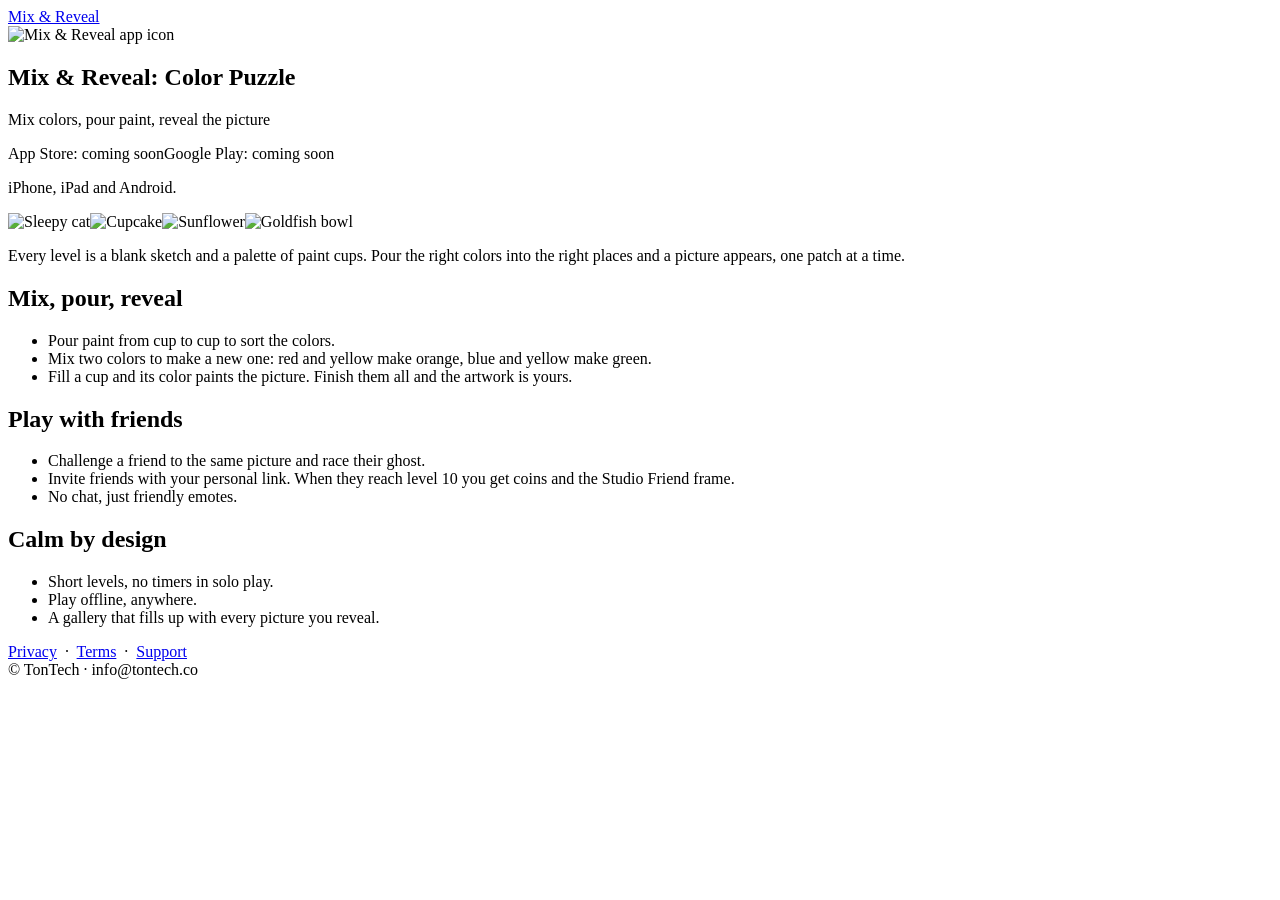
==== index.html @ d739c6e6 "feat: Mix & Reveal site with invite and challenge landing pages Landing, privacy, terms and support " ====
<!doctype html>
<html lang="en">
<head>
<meta charset="utf-8">
<meta name="viewport" content="width=device-width, initial-scale=1">
<title>Mix &amp; Reveal: Color Puzzle</title>
<meta name="description" content="Mix colors, pour paint and reveal the picture. A calm color puzzle with 300 hand-drawn pictures, a gallery to fill and friends to challenge.">
<meta name="theme-color" content="#E5484D">
<meta property="og:type" content="website"><meta property="og:site_name" content="Mix &amp; Reveal"><meta property="og:title" content="Mix &amp; Reveal: Color Puzzle"><meta property="og:description" content="Mix colors, pour paint and reveal the picture."><meta property="og:image" content="https://tontechco.github.io/mixreveal-site/assets/og.png"><meta property="og:image:width" content="1200"><meta property="og:image:height" content="630"><meta property="og:url" content="https://tontechco.github.io/mixreveal-site/"><meta name="twitter:card" content="summary_large_image"><meta name="twitter:title" content="Mix &amp; Reveal: Color Puzzle"><meta name="twitter:description" content="Mix colors, pour paint and reveal the picture."><meta name="twitter:image" content="https://tontechco.github.io/mixreveal-site/assets/og.png">
<link rel="icon" href="/mixreveal-site/assets/icon-512.png">
<link rel="apple-touch-icon" href="/mixreveal-site/assets/apple-touch-icon.png">
<link rel="preconnect" href="https://fonts.googleapis.com"><link rel="preconnect" href="https://fonts.gstatic.com" crossorigin><link href="https://fonts.googleapis.com/css2?family=Baloo+2:wght@600;700;800&family=Nunito+Sans:wght@400;700;800&display=swap" rel="stylesheet">
<link rel="stylesheet" href="/mixreveal-site/assets/site.css">
</head>
<body>
<div class="stripe"></div>
<div class="wrap">
<header class="site"><img src="/mixreveal-site/assets/icon-512.png" alt=""><a href="/mixreveal-site/">Mix &amp; Reveal</a></header>
<section class="hero">
<img class="icon" src="/mixreveal-site/assets/icon-512.png" alt="Mix &amp; Reveal app icon">
<h1>Mix &amp; Reveal: Color Puzzle</h1>
<p class="sub">Mix colors, pour paint, reveal the picture</p>
<div class="ctas"><a class="btn ghost" aria-disabled="true">App Store: coming soon</a><a class="btn ghost" aria-disabled="true">Google Play: coming soon</a></div>
<p class="soon">iPhone, iPad and Android.</p>
<div class="art"><img src="/mixreveal-site/assets/art-sleepy-cat.png" alt="Sleepy cat"><img src="/mixreveal-site/assets/art-cupcake.png" alt="Cupcake"><img src="/mixreveal-site/assets/art-sunflower.png" alt="Sunflower"><img src="/mixreveal-site/assets/art-goldfish-bowl.png" alt="Goldfish bowl"></div>
</section>
<div class="panel">
<p>Every level is a blank sketch and a palette of paint cups. Pour the right colors into the right places and a picture appears, one patch at a time.</p>
<h2>Mix, pour, reveal</h2>
<ul><li>Pour paint from cup to cup to sort the colors.</li><li>Mix two colors to make a new one: red and yellow make orange, blue and yellow make green.</li><li>Fill a cup and its color paints the picture. Finish them all and the artwork is yours.</li></ul>
<h2>Play with friends</h2>
<ul><li>Challenge a friend to the same picture and race their ghost.</li><li>Invite friends with your personal link. When they reach level 10 you get coins and the Studio Friend frame.</li><li>No chat, just friendly emotes.</li></ul>
<h2>Calm by design</h2>
<ul><li>Short levels, no timers in solo play.</li><li>Play offline, anywhere.</li><li>A gallery that fills up with every picture you reveal.</li></ul>
</div>
<footer><a href="/mixreveal-site/privacy/">Privacy</a> &nbsp;·&nbsp; <a href="/mixreveal-site/terms/">Terms</a> &nbsp;·&nbsp; <a href="/mixreveal-site/support/">Support</a><br>© TonTech · info@tontech.co</footer>
</div>
</body>
</html>
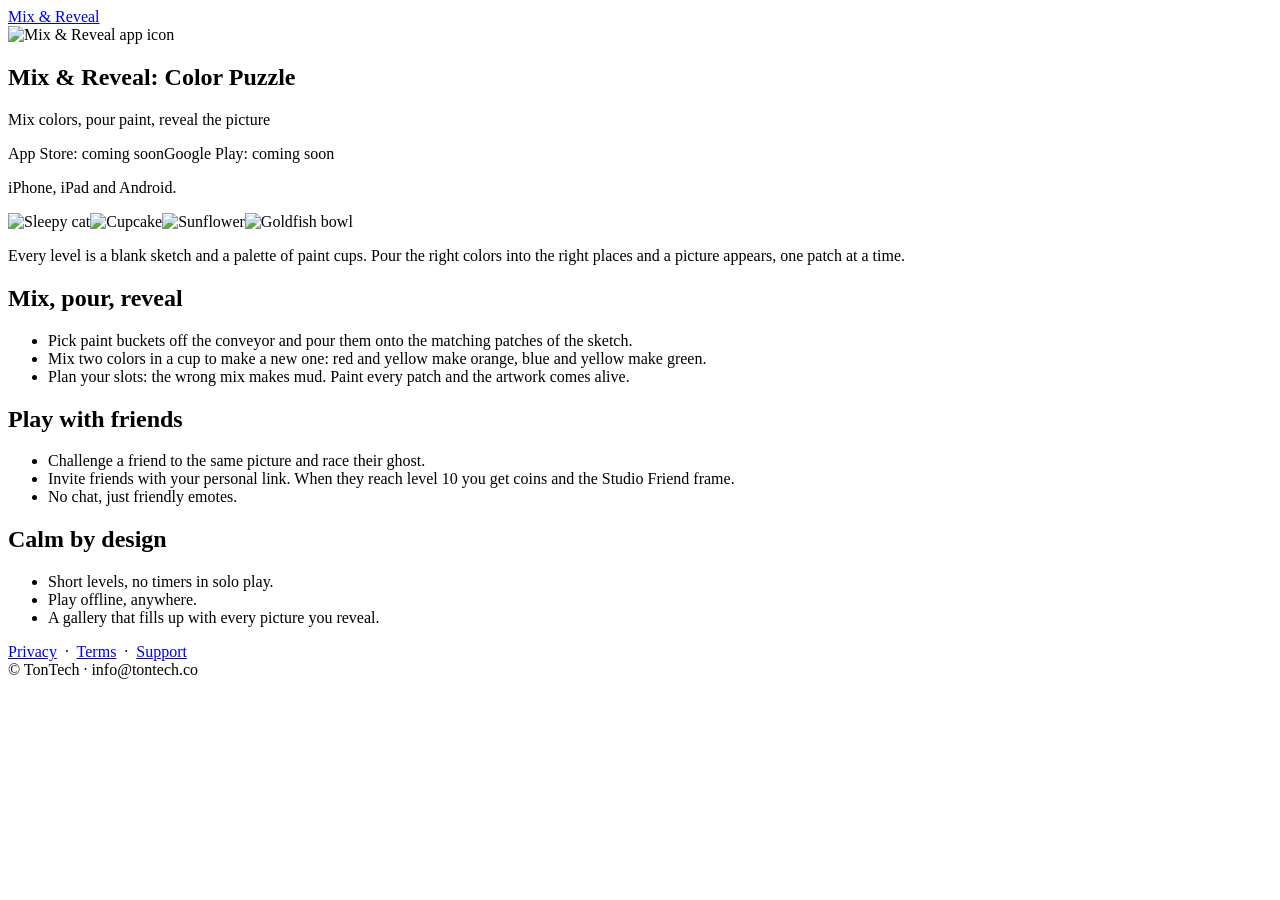
==== commit b1897979: "fix: describe the gameplay accurately on the landing page" ====
--- a/index.html
+++ b/index.html
@@ -27,7 +27,7 @@
 <div class="panel">
 <p>Every level is a blank sketch and a palette of paint cups. Pour the right colors into the right places and a picture appears, one patch at a time.</p>
 <h2>Mix, pour, reveal</h2>
-<ul><li>Pour paint from cup to cup to sort the colors.</li><li>Mix two colors to make a new one: red and yellow make orange, blue and yellow make green.</li><li>Fill a cup and its color paints the picture. Finish them all and the artwork is yours.</li></ul>
+<ul><li>Pick paint buckets off the conveyor and pour them onto the matching patches of the sketch.</li><li>Mix two colors in a cup to make a new one: red and yellow make orange, blue and yellow make green.</li><li>Plan your slots: the wrong mix makes mud. Paint every patch and the artwork comes alive.</li></ul>
 <h2>Play with friends</h2>
 <ul><li>Challenge a friend to the same picture and race their ghost.</li><li>Invite friends with your personal link. When they reach level 10 you get coins and the Studio Friend frame.</li><li>No chat, just friendly emotes.</li></ul>
 <h2>Calm by design</h2>
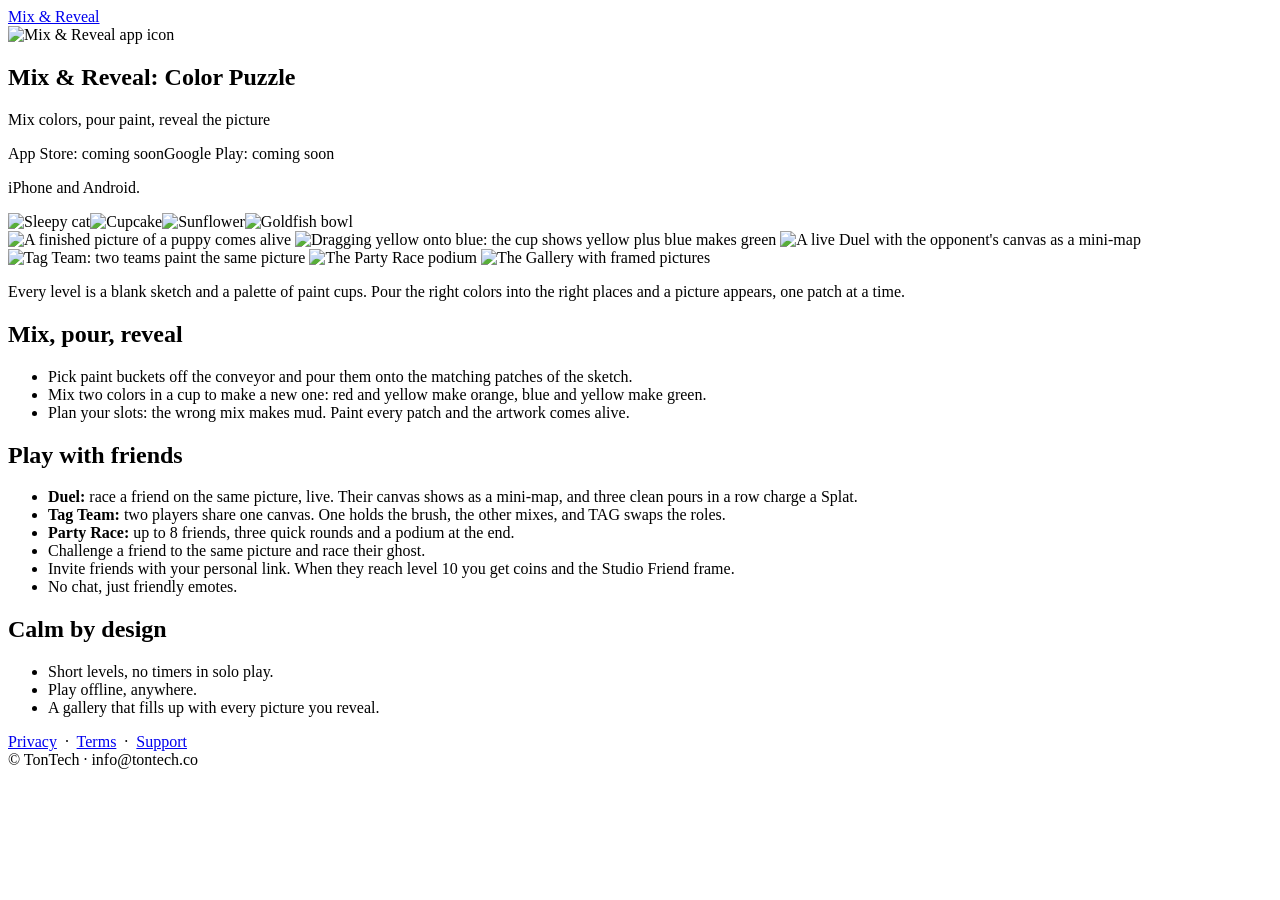
==== commit 8ee8bd04: "feat: privacy, terms and delete-account pages for accounts and multiplayer; screenshots on the landi" ====
--- a/index.html
+++ b/index.html
@@ -4,7 +4,7 @@
 <meta charset="utf-8">
 <meta name="viewport" content="width=device-width, initial-scale=1">
 <title>Mix &amp; Reveal: Color Puzzle</title>
-<meta name="description" content="Mix colors, pour paint and reveal the picture. A calm color puzzle with 300 hand-drawn pictures, a gallery to fill and friends to challenge.">
+<meta name="description" content="Mix colors, pour paint and reveal the picture. A calm color puzzle with hand-drawn pictures to reveal, a gallery to fill, and live Duels, Tag Team and Party Races with friends.">
 <meta name="theme-color" content="#E5484D">
 <meta property="og:type" content="website"><meta property="og:site_name" content="Mix &amp; Reveal"><meta property="og:title" content="Mix &amp; Reveal: Color Puzzle"><meta property="og:description" content="Mix colors, pour paint and reveal the picture."><meta property="og:image" content="https://tontechco.github.io/mixreveal-site/assets/og.png"><meta property="og:image:width" content="1200"><meta property="og:image:height" content="630"><meta property="og:url" content="https://tontechco.github.io/mixreveal-site/"><meta name="twitter:card" content="summary_large_image"><meta name="twitter:title" content="Mix &amp; Reveal: Color Puzzle"><meta name="twitter:description" content="Mix colors, pour paint and reveal the picture."><meta name="twitter:image" content="https://tontechco.github.io/mixreveal-site/assets/og.png">
 <link rel="icon" href="/mixreveal-site/assets/icon-512.png">
@@ -21,15 +21,23 @@
 <h1>Mix &amp; Reveal: Color Puzzle</h1>
 <p class="sub">Mix colors, pour paint, reveal the picture</p>
 <div class="ctas"><a class="btn ghost" aria-disabled="true">App Store: coming soon</a><a class="btn ghost" aria-disabled="true">Google Play: coming soon</a></div>
-<p class="soon">iPhone, iPad and Android.</p>
+<p class="soon">iPhone and Android.</p>
 <div class="art"><img src="/mixreveal-site/assets/art-sleepy-cat.png" alt="Sleepy cat"><img src="/mixreveal-site/assets/art-cupcake.png" alt="Cupcake"><img src="/mixreveal-site/assets/art-sunflower.png" alt="Sunflower"><img src="/mixreveal-site/assets/art-goldfish-bowl.png" alt="Goldfish bowl"></div>
 </section>
+<div class="shots" aria-label="Screenshots">
+<img src="/mixreveal-site/assets/shots/01_reveal.jpg" alt="A finished picture of a puppy comes alive" loading="lazy">
+<img src="/mixreveal-site/assets/shots/02_mix.jpg" alt="Dragging yellow onto blue: the cup shows yellow plus blue makes green" loading="lazy">
+<img src="/mixreveal-site/assets/shots/03_duel.jpg" alt="A live Duel with the opponent's canvas as a mini-map" loading="lazy">
+<img src="/mixreveal-site/assets/shots/04_tagteam.jpg" alt="Tag Team: two teams paint the same picture" loading="lazy">
+<img src="/mixreveal-site/assets/shots/05_party.jpg" alt="The Party Race podium" loading="lazy">
+<img src="/mixreveal-site/assets/shots/06_gallery.jpg" alt="The Gallery with framed pictures" loading="lazy">
+</div>
 <div class="panel">
 <p>Every level is a blank sketch and a palette of paint cups. Pour the right colors into the right places and a picture appears, one patch at a time.</p>
 <h2>Mix, pour, reveal</h2>
 <ul><li>Pick paint buckets off the conveyor and pour them onto the matching patches of the sketch.</li><li>Mix two colors in a cup to make a new one: red and yellow make orange, blue and yellow make green.</li><li>Plan your slots: the wrong mix makes mud. Paint every patch and the artwork comes alive.</li></ul>
 <h2>Play with friends</h2>
-<ul><li>Challenge a friend to the same picture and race their ghost.</li><li>Invite friends with your personal link. When they reach level 10 you get coins and the Studio Friend frame.</li><li>No chat, just friendly emotes.</li></ul>
+<ul><li><strong>Duel:</strong> race a friend on the same picture, live. Their canvas shows as a mini-map, and three clean pours in a row charge a Splat.</li><li><strong>Tag Team:</strong> two players share one canvas. One holds the brush, the other mixes, and TAG swaps the roles.</li><li><strong>Party Race:</strong> up to 8 friends, three quick rounds and a podium at the end.</li><li>Challenge a friend to the same picture and race their ghost.</li><li>Invite friends with your personal link. When they reach level 10 you get coins and the Studio Friend frame.</li><li>No chat, just friendly emotes.</li></ul>
 <h2>Calm by design</h2>
 <ul><li>Short levels, no timers in solo play.</li><li>Play offline, anywhere.</li><li>A gallery that fills up with every picture you reveal.</li></ul>
 </div>
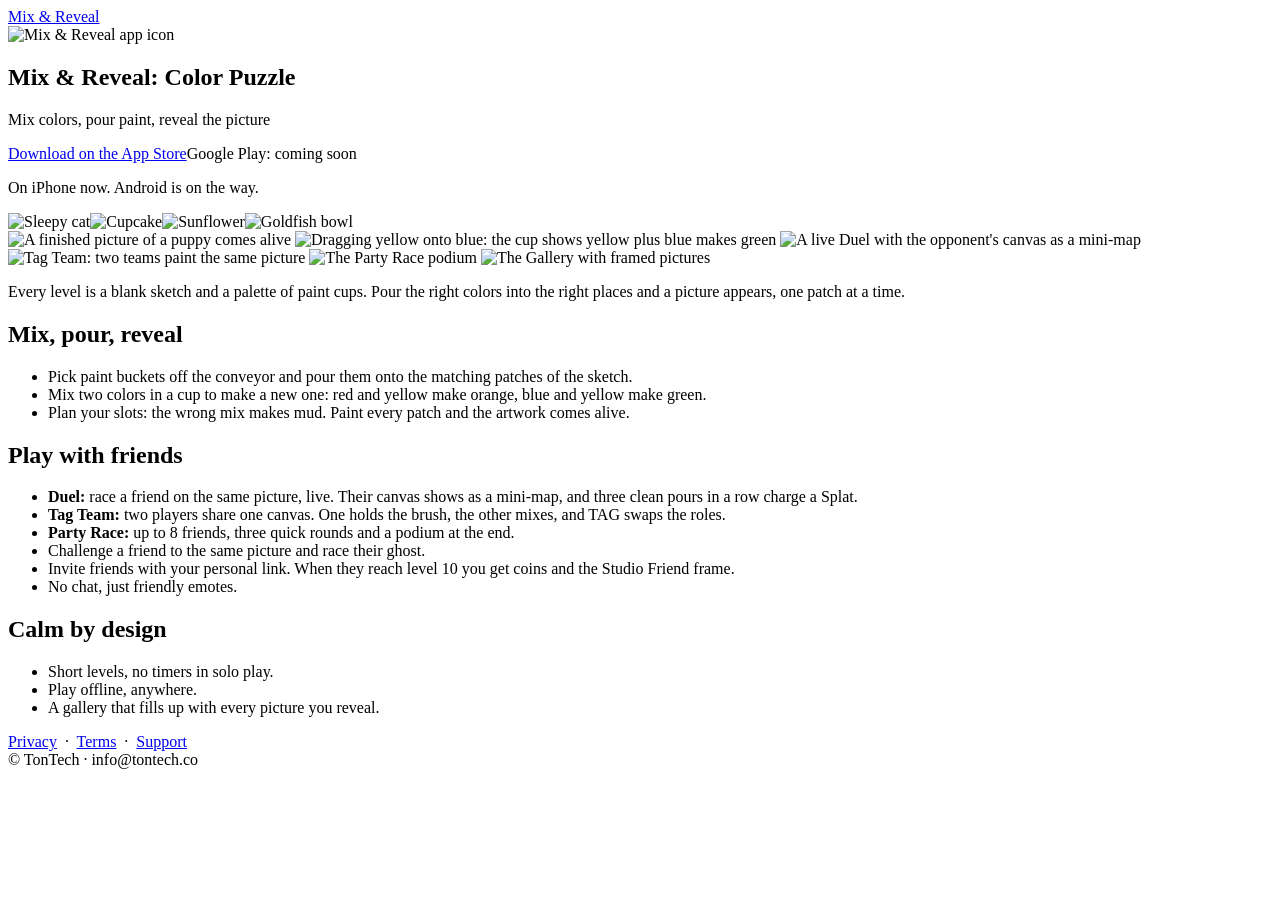
==== commit 7ef88453: "feat: App Store links for the iOS launch Sets the App Store id (6824305793) for the invite/party lan" ====
--- a/index.html
+++ b/index.html
@@ -20,8 +20,8 @@
 <img class="icon" src="/mixreveal-site/assets/icon-512.png" alt="Mix &amp; Reveal app icon">
 <h1>Mix &amp; Reveal: Color Puzzle</h1>
 <p class="sub">Mix colors, pour paint, reveal the picture</p>
-<div class="ctas"><a class="btn ghost" aria-disabled="true">App Store: coming soon</a><a class="btn ghost" aria-disabled="true">Google Play: coming soon</a></div>
-<p class="soon">iPhone and Android.</p>
+<div class="ctas"><a class="btn" href="https://apps.apple.com/app/id6824305793?ct=site&amp;mt=8">Download on the App Store</a><a class="btn ghost" aria-disabled="true">Google Play: coming soon</a></div>
+<p class="soon">On iPhone now. Android is on the way.</p>
 <div class="art"><img src="/mixreveal-site/assets/art-sleepy-cat.png" alt="Sleepy cat"><img src="/mixreveal-site/assets/art-cupcake.png" alt="Cupcake"><img src="/mixreveal-site/assets/art-sunflower.png" alt="Sunflower"><img src="/mixreveal-site/assets/art-goldfish-bowl.png" alt="Goldfish bowl"></div>
 </section>
 <div class="shots" aria-label="Screenshots">
